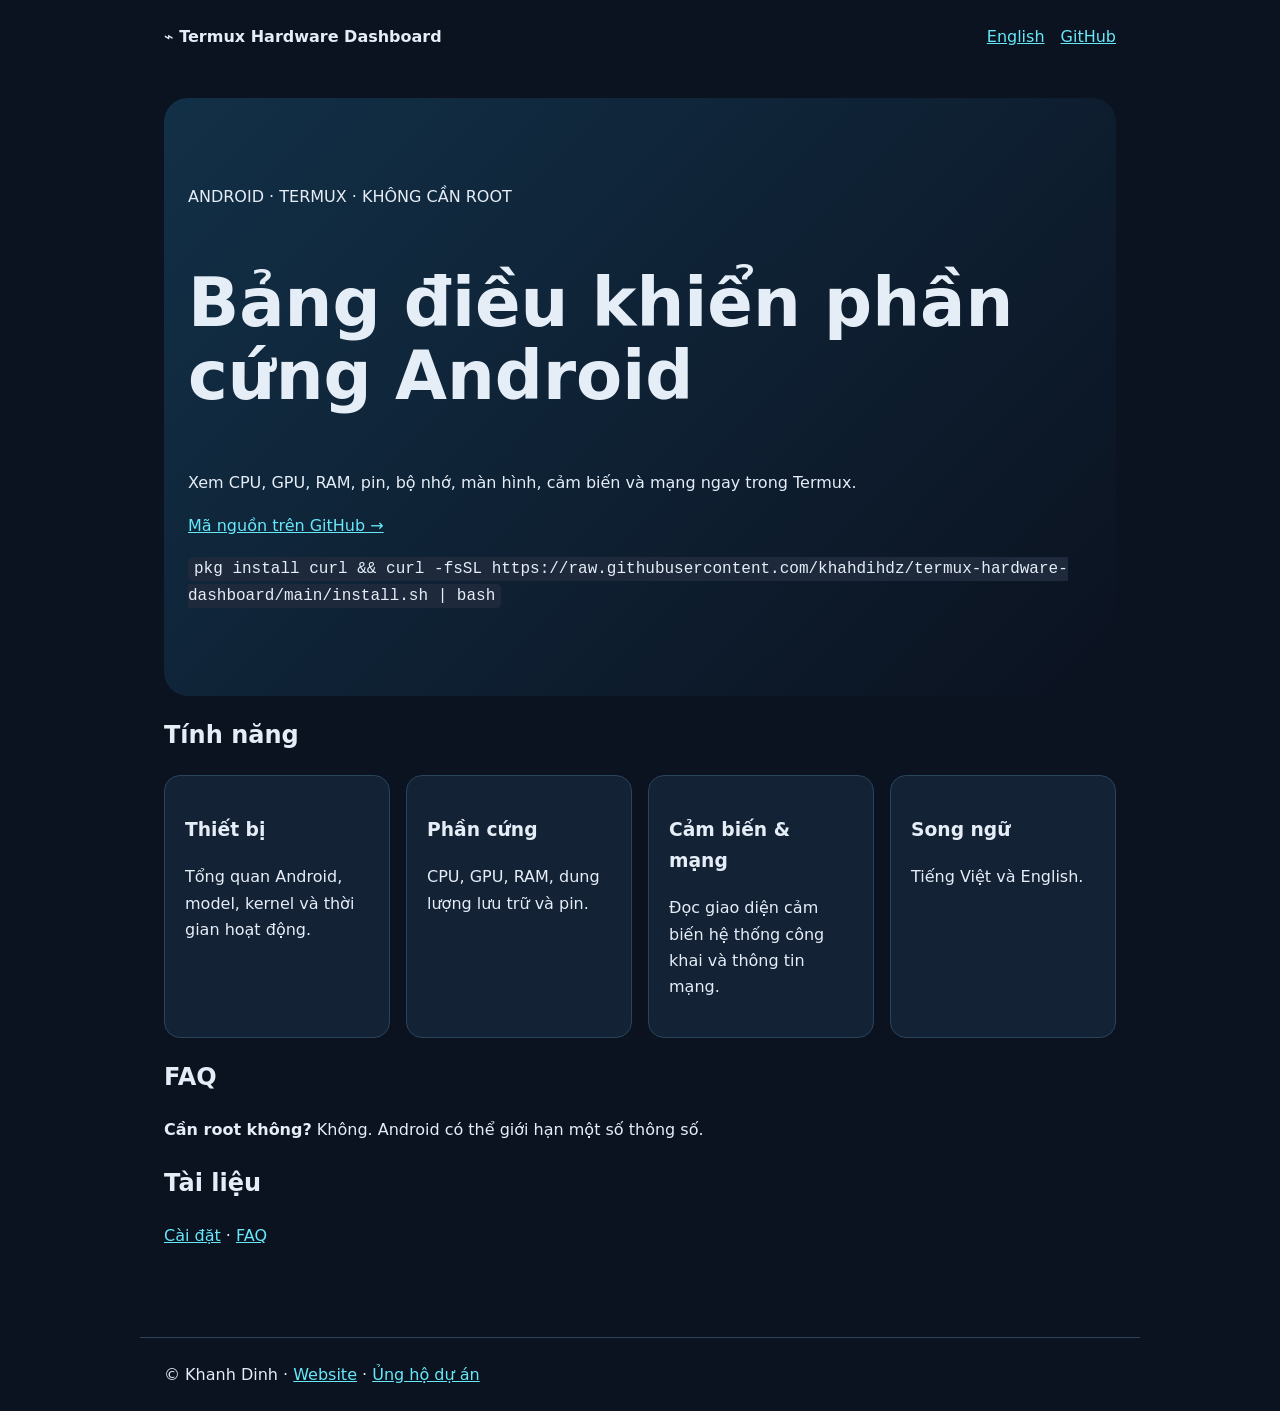
==== website/vi/index.html @ e51d2c57 "web: publish Vietnamese and English landing pages" ====
<!doctype html><html lang="vi"><head><meta charset="utf-8"><meta name="viewport" content="width=device-width,initial-scale=1"><title>Termux Hardware Dashboard — Bảng điều khiển phần cứng</title><meta name="description" content="Theo dõi phần cứng Android bằng Termux, không cần root. Hỗ trợ tiếng Việt và tiếng Anh."><meta property="og:title" content="Termux Hardware Dashboard"><meta property="og:description" content="Bảng điều khiển phần cứng Android trên Termux."><meta property="og:image" content="https://khahdihdz.github.io/termux-hardware-dashboard/assets/images/og-thumbnail.svg"><meta name="twitter:card" content="summary_large_image"><link rel="stylesheet" href="../assets/css/site.css"><link rel="canonical" href="https://khahdihdz.github.io/termux-hardware-dashboard/vi/"><script type="application/ld+json">{"@context":"https://schema.org","@type":"SoftwareApplication","name":"Termux Hardware Dashboard","operatingSystem":"Android, Termux","applicationCategory":"UtilitiesApplication","license":"https://opensource.org/license/mit"}</script></head><body><header><strong>⌁ Termux Hardware Dashboard</strong><nav><a href="../en/">English</a><a href="https://github.com/khahdihdz/termux-hardware-dashboard">GitHub</a></nav></header><main><section class="hero"><p>ANDROID · TERMUX · KHÔNG CẦN ROOT</p><h1>Bảng điều khiển phần cứng Android</h1><p>Xem CPU, GPU, RAM, pin, bộ nhớ, màn hình, cảm biến và mạng ngay trong Termux.</p><p><a href="https://github.com/khahdihdz/termux-hardware-dashboard">Mã nguồn trên GitHub →</a></p><p><code>pkg install curl && curl -fsSL https://raw.githubusercontent.com/khahdihdz/termux-hardware-dashboard/main/install.sh | bash</code></p></section><h2>Tính năng</h2><div class="grid"><article class="card"><h3>Thiết bị</h3><p>Tổng quan Android, model, kernel và thời gian hoạt động.</p></article><article class="card"><h3>Phần cứng</h3><p>CPU, GPU, RAM, dung lượng lưu trữ và pin.</p></article><article class="card"><h3>Cảm biến & mạng</h3><p>Đọc giao diện cảm biến hệ thống công khai và thông tin mạng.</p></article><article class="card"><h3>Song ngữ</h3><p>Tiếng Việt và English.</p></article></div><h2>FAQ</h2><p><b>Cần root không?</b> Không. Android có thể giới hạn một số thông số.</p><h2>Tài liệu</h2><p><a href="https://github.com/khahdihdz/termux-hardware-dashboard/blob/main/docs/INSTALLATION.md">Cài đặt</a> · <a href="https://github.com/khahdihdz/termux-hardware-dashboard/blob/main/docs/FAQ.md">FAQ</a></p></main><footer>© Khanh Dinh · <a href="https://khahdihdz.github.io">Website</a> · <a href="https://thankyou.tip4serv.com">Ủng hộ dự án</a></footer></body></html>
---- website/assets/css/site.css ----
*{box-sizing:border-box}body{margin:0;font:16px/1.65 system-ui,sans-serif;background:#0b1220;color:#e5edf7}a{color:#67e8f9}header,main,footer{max-width:1000px;margin:auto;padding:24px}header{display:flex;justify-content:space-between;align-items:center;gap:16px}nav a{margin-left:16px}.hero{padding:70px 24px;background:linear-gradient(135deg,#123047,#0b1220);border-radius:24px}.hero h1{font-size:clamp(2.2rem,6vw,4.2rem);line-height:1.1}.grid{display:grid;grid-template-columns:repeat(auto-fit,minmax(220px,1fr));gap:16px}.card{background:#142235;border:1px solid #29445b;border-radius:16px;padding:20px}code{background:#1e293b;padding:3px 6px;border-radius:5px;overflow-wrap:anywhere}footer{border-top:1px solid #29445b;margin-top:48px}@media(max-width:600px){header{align-items:flex-start;flex-direction:column}nav a{margin:0 12px 0 0}}
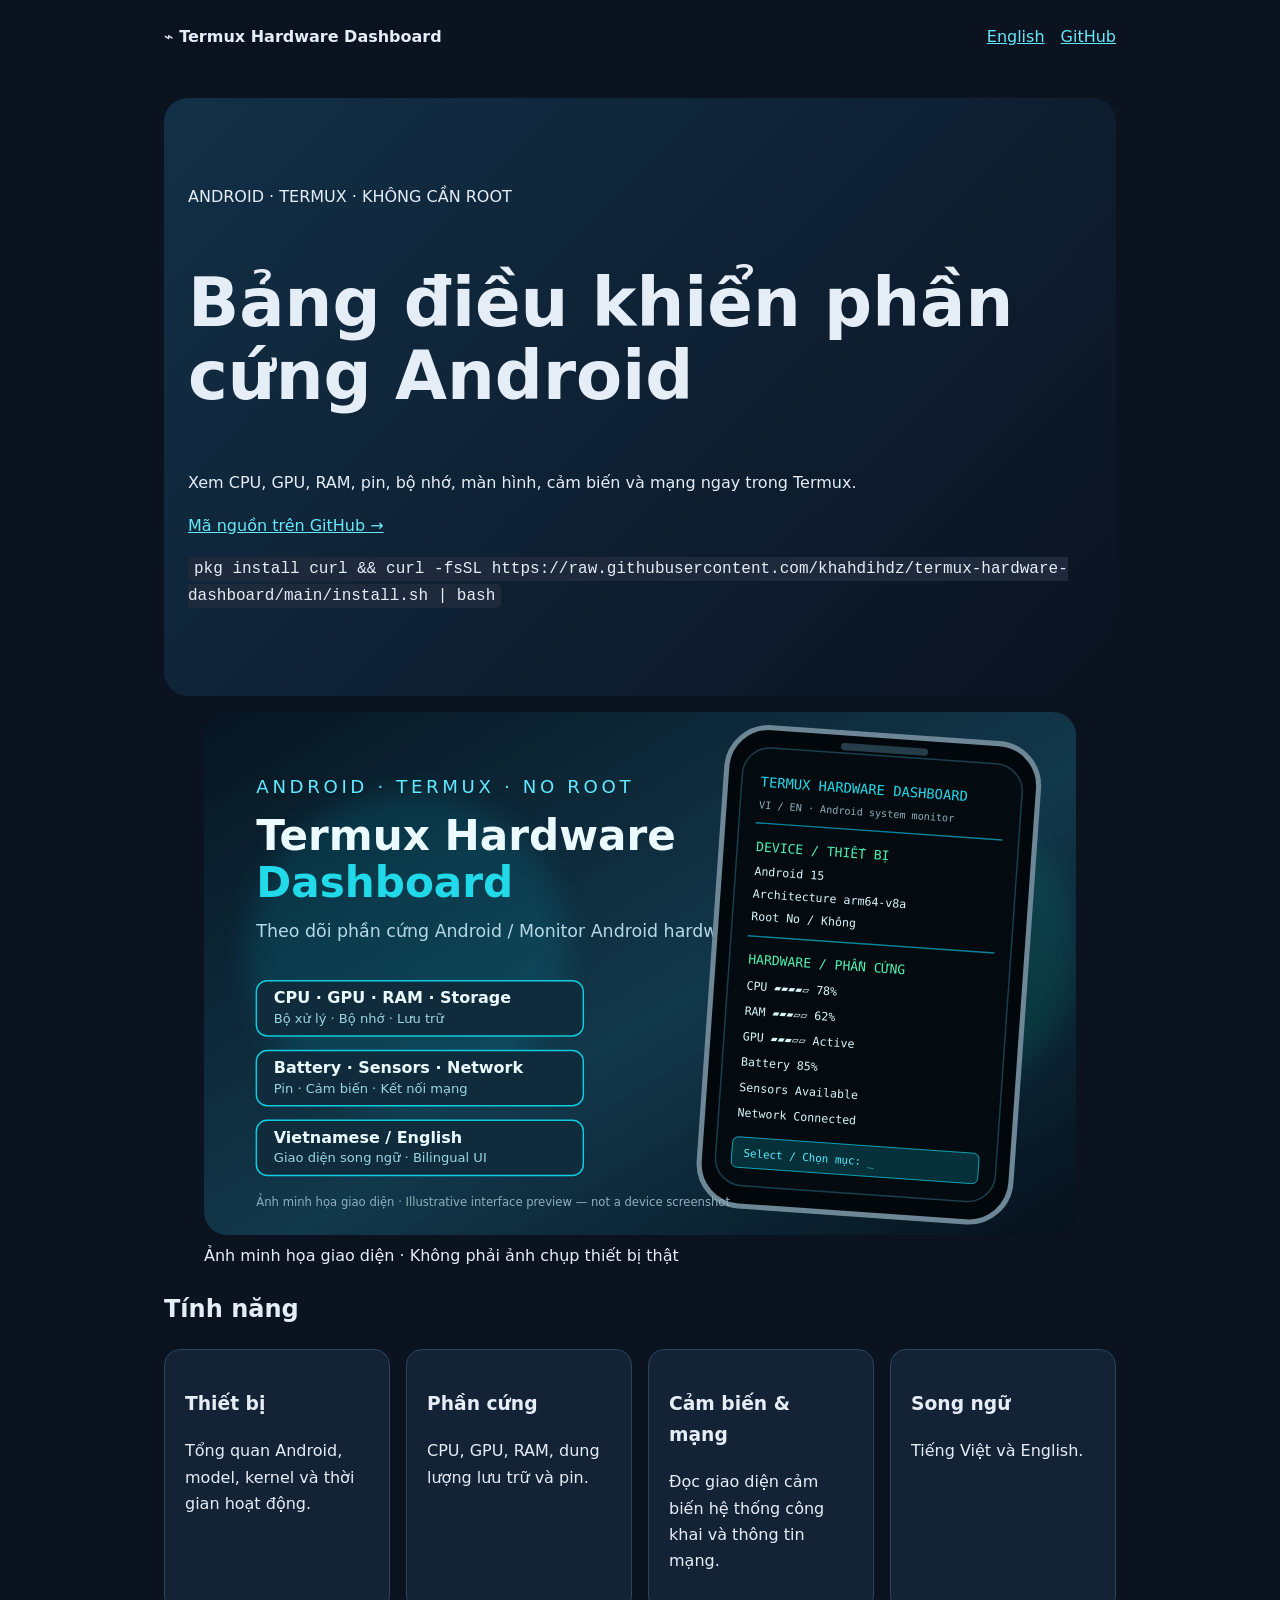
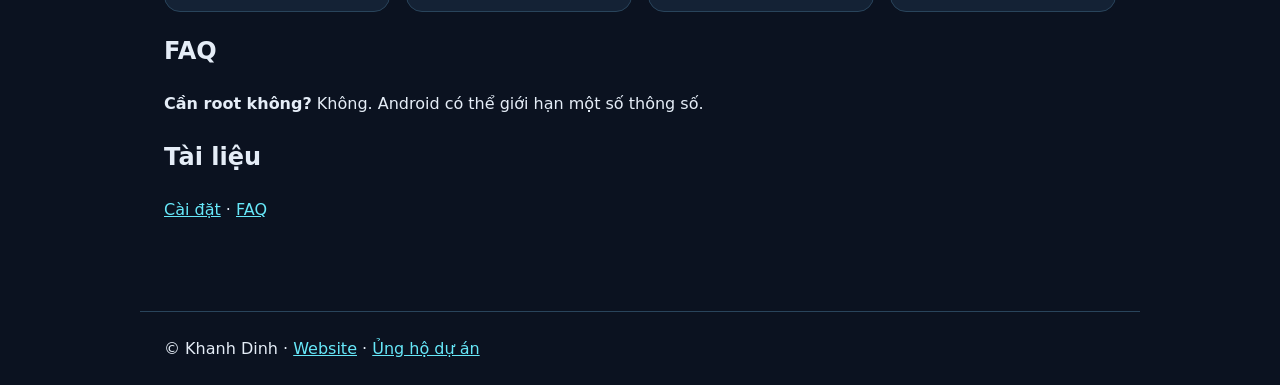
==== commit dff89054: "website: add bilingual dashboard illustration to Vietnamese page" ====
--- a/website/vi/index.html
+++ b/website/vi/index.html
@@ -1 +1 @@
-<!doctype html><html lang="vi"><head><meta charset="utf-8"><meta name="viewport" content="width=device-width,initial-scale=1"><title>Termux Hardware Dashboard — Bảng điều khiển phần cứng</title><meta name="description" content="Theo dõi phần cứng Android bằng Termux, không cần root. Hỗ trợ tiếng Việt và tiếng Anh."><meta property="og:title" content="Termux Hardware Dashboard"><meta property="og:description" content="Bảng điều khiển phần cứng Android trên Termux."><meta property="og:image" content="https://khahdihdz.github.io/termux-hardware-dashboard/assets/images/og-thumbnail.svg"><meta name="twitter:card" content="summary_large_image"><link rel="stylesheet" href="../assets/css/site.css"><link rel="canonical" href="https://khahdihdz.github.io/termux-hardware-dashboard/vi/"><script type="application/ld+json">{"@context":"https://schema.org","@type":"SoftwareApplication","name":"Termux Hardware Dashboard","operatingSystem":"Android, Termux","applicationCategory":"UtilitiesApplication","license":"https://opensource.org/license/mit"}</script></head><body><header><strong>⌁ Termux Hardware Dashboard</strong><nav><a href="../en/">English</a><a href="https://github.com/khahdihdz/termux-hardware-dashboard">GitHub</a></nav></header><main><section class="hero"><p>ANDROID · TERMUX · KHÔNG CẦN ROOT</p><h1>Bảng điều khiển phần cứng Android</h1><p>Xem CPU, GPU, RAM, pin, bộ nhớ, màn hình, cảm biến và mạng ngay trong Termux.</p><p><a href="https://github.com/khahdihdz/termux-hardware-dashboard">Mã nguồn trên GitHub →</a></p><p><code>pkg install curl && curl -fsSL https://raw.githubusercontent.com/khahdihdz/termux-hardware-dashboard/main/install.sh | bash</code></p></section><h2>Tính năng</h2><div class="grid"><article class="card"><h3>Thiết bị</h3><p>Tổng quan Android, model, kernel và thời gian hoạt động.</p></article><article class="card"><h3>Phần cứng</h3><p>CPU, GPU, RAM, dung lượng lưu trữ và pin.</p></article><article class="card"><h3>Cảm biến & mạng</h3><p>Đọc giao diện cảm biến hệ thống công khai và thông tin mạng.</p></article><article class="card"><h3>Song ngữ</h3><p>Tiếng Việt và English.</p></article></div><h2>FAQ</h2><p><b>Cần root không?</b> Không. Android có thể giới hạn một số thông số.</p><h2>Tài liệu</h2><p><a href="https://github.com/khahdihdz/termux-hardware-dashboard/blob/main/docs/INSTALLATION.md">Cài đặt</a> · <a href="https://github.com/khahdihdz/termux-hardware-dashboard/blob/main/docs/FAQ.md">FAQ</a></p></main><footer>© Khanh Dinh · <a href="https://khahdihdz.github.io">Website</a> · <a href="https://thankyou.tip4serv.com">Ủng hộ dự án</a></footer></body></html>+<!doctype html><html lang="vi"><head><meta charset="utf-8"><meta name="viewport" content="width=device-width,initial-scale=1"><title>Termux Hardware Dashboard — Bảng điều khiển phần cứng</title><meta name="description" content="Theo dõi phần cứng Android bằng Termux, không cần root. Hỗ trợ tiếng Việt và tiếng Anh."><meta property="og:title" content="Termux Hardware Dashboard"><meta property="og:description" content="Bảng điều khiển phần cứng Android trên Termux."><meta property="og:image" content="https://khahdihdz.github.io/termux-hardware-dashboard/assets/images/dashboard-preview.svg"><meta name="twitter:card" content="summary_large_image"><link rel="stylesheet" href="../assets/css/site.css"><link rel="canonical" href="https://khahdihdz.github.io/termux-hardware-dashboard/vi/"><script type="application/ld+json">{"@context":"https://schema.org","@type":"SoftwareApplication","name":"Termux Hardware Dashboard","operatingSystem":"Android, Termux","applicationCategory":"UtilitiesApplication","license":"https://opensource.org/license/mit"}</script></head><body><header><strong>⌁ Termux Hardware Dashboard</strong><nav><a href="../en/">English</a><a href="https://github.com/khahdihdz/termux-hardware-dashboard">GitHub</a></nav></header><main><section class="hero"><p>ANDROID · TERMUX · KHÔNG CẦN ROOT</p><h1>Bảng điều khiển phần cứng Android</h1><p>Xem CPU, GPU, RAM, pin, bộ nhớ, màn hình, cảm biến và mạng ngay trong Termux.</p><p><a href="https://github.com/khahdihdz/termux-hardware-dashboard">Mã nguồn trên GitHub →</a></p><p><code>pkg install curl && curl -fsSL https://raw.githubusercontent.com/khahdihdz/termux-hardware-dashboard/main/install.sh | bash</code></p></section><figure class="preview"><img src="../assets/images/dashboard-preview.svg" alt="Minh họa bảng điều khiển Termux song ngữ với thông tin CPU, GPU, RAM, pin, cảm biến và mạng"><figcaption>Ảnh minh họa giao diện · Không phải ảnh chụp thiết bị thật</figcaption></figure><h2>Tính năng</h2><div class="grid"><article class="card"><h3>Thiết bị</h3><p>Tổng quan Android, model, kernel và thời gian hoạt động.</p></article><article class="card"><h3>Phần cứng</h3><p>CPU, GPU, RAM, dung lượng lưu trữ và pin.</p></article><article class="card"><h3>Cảm biến & mạng</h3><p>Đọc giao diện cảm biến hệ thống công khai và thông tin mạng.</p></article><article class="card"><h3>Song ngữ</h3><p>Tiếng Việt và English.</p></article></div><h2>FAQ</h2><p><b>Cần root không?</b> Không. Android có thể giới hạn một số thông số.</p><h2>Tài liệu</h2><p><a href="https://github.com/khahdihdz/termux-hardware-dashboard/blob/main/docs/INSTALLATION.md">Cài đặt</a> · <a href="https://github.com/khahdihdz/termux-hardware-dashboard/blob/main/docs/FAQ.md">FAQ</a></p></main><footer>© Khanh Dinh · <a href="https://khahdihdz.github.io">Website</a> · <a href="https://thankyou.tip4serv.com">Ủng hộ dự án</a></footer></body></html>
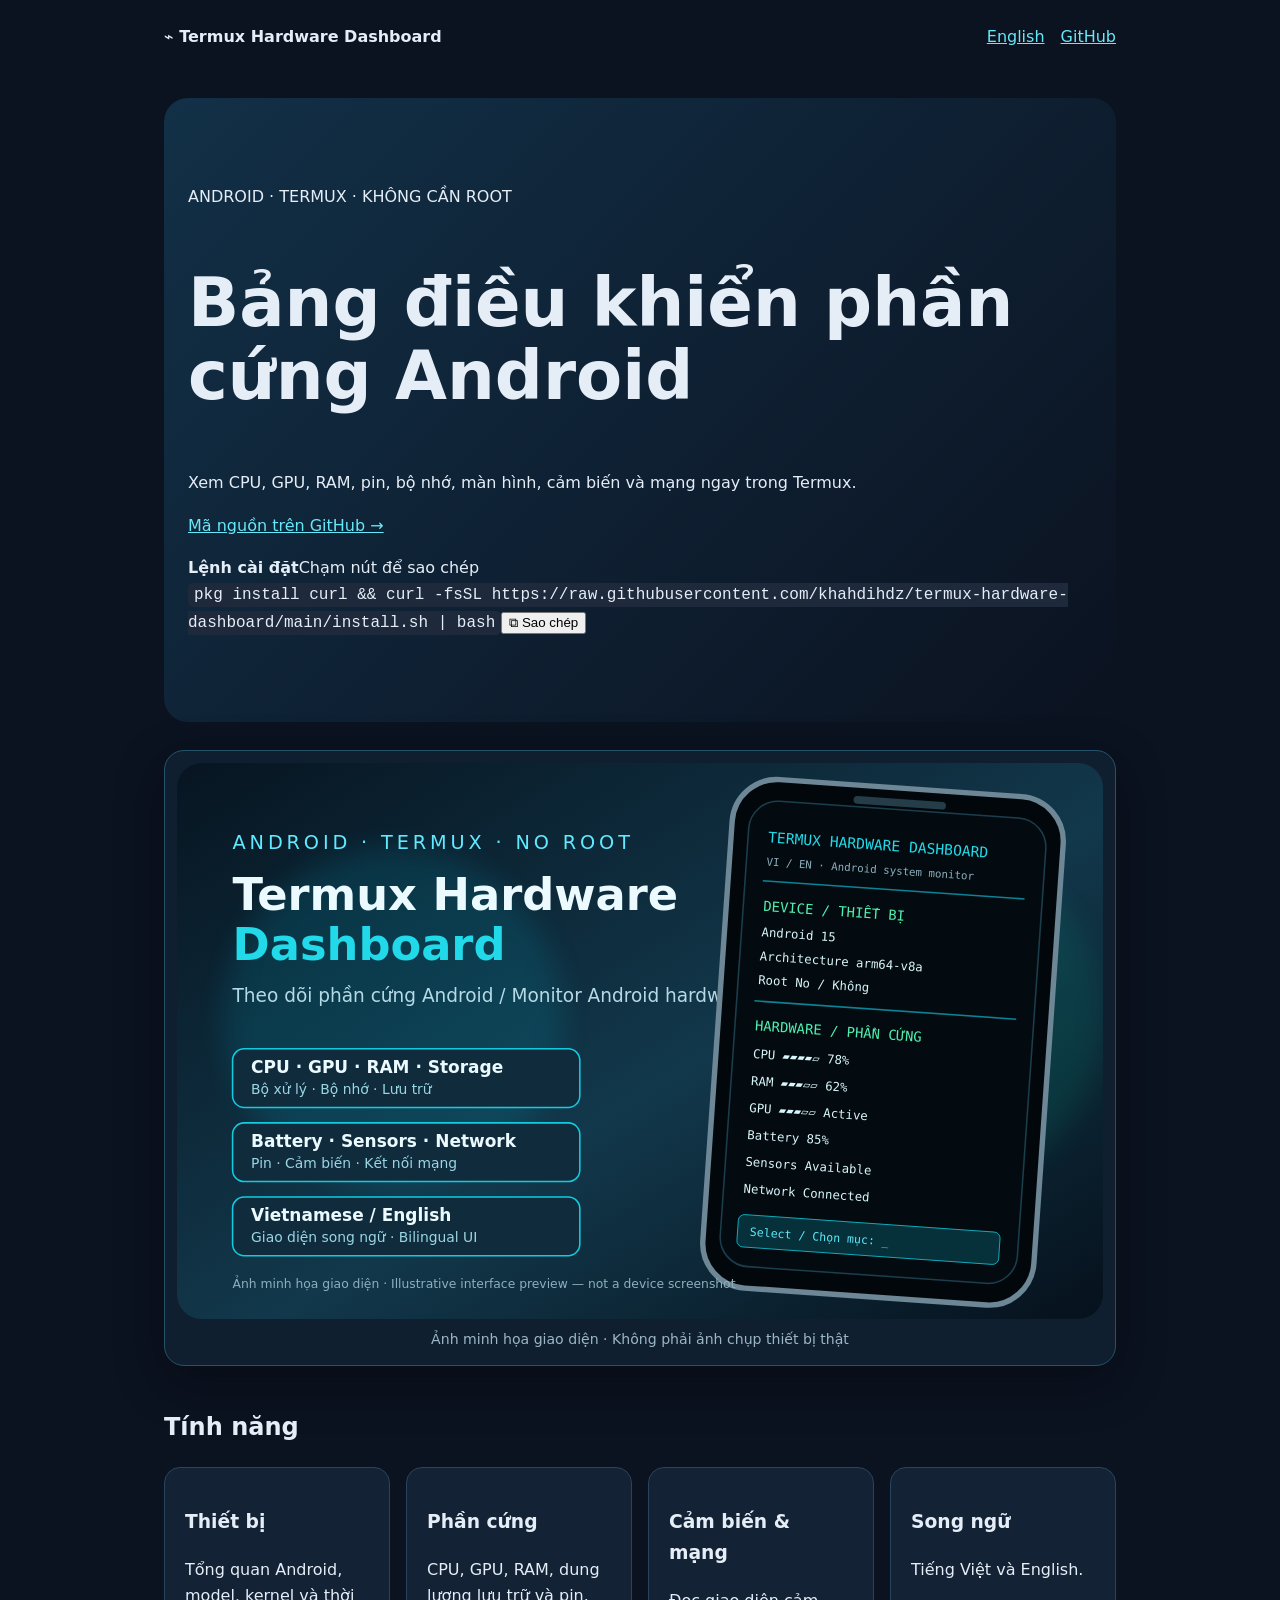
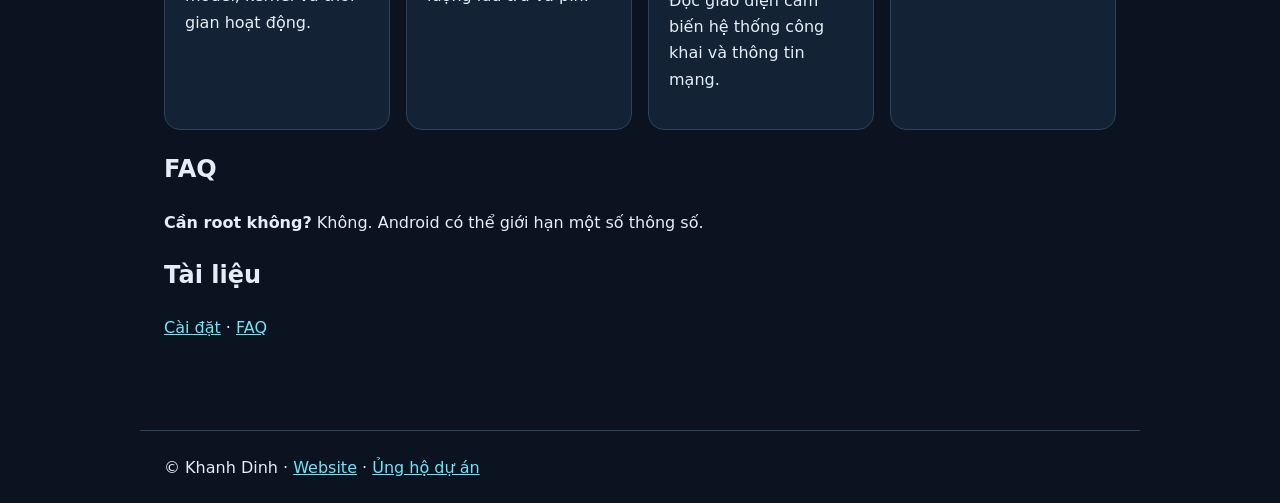
==== commit 1bdd0f17: "website: add copyable install command to Vietnamese landing page" ====
--- a/website/vi/index.html
+++ b/website/vi/index.html
@@ -1 +1 @@
-<!doctype html><html lang="vi"><head><meta charset="utf-8"><meta name="viewport" content="width=device-width,initial-scale=1"><title>Termux Hardware Dashboard — Bảng điều khiển phần cứng</title><meta name="description" content="Theo dõi phần cứng Android bằng Termux, không cần root. Hỗ trợ tiếng Việt và tiếng Anh."><meta property="og:title" content="Termux Hardware Dashboard"><meta property="og:description" content="Bảng điều khiển phần cứng Android trên Termux."><meta property="og:image" content="https://khahdihdz.github.io/termux-hardware-dashboard/assets/images/dashboard-preview.svg"><meta name="twitter:card" content="summary_large_image"><link rel="stylesheet" href="../assets/css/site.css"><link rel="canonical" href="https://khahdihdz.github.io/termux-hardware-dashboard/vi/"><script type="application/ld+json">{"@context":"https://schema.org","@type":"SoftwareApplication","name":"Termux Hardware Dashboard","operatingSystem":"Android, Termux","applicationCategory":"UtilitiesApplication","license":"https://opensource.org/license/mit"}</script></head><body><header><strong>⌁ Termux Hardware Dashboard</strong><nav><a href="../en/">English</a><a href="https://github.com/khahdihdz/termux-hardware-dashboard">GitHub</a></nav></header><main><section class="hero"><p>ANDROID · TERMUX · KHÔNG CẦN ROOT</p><h1>Bảng điều khiển phần cứng Android</h1><p>Xem CPU, GPU, RAM, pin, bộ nhớ, màn hình, cảm biến và mạng ngay trong Termux.</p><p><a href="https://github.com/khahdihdz/termux-hardware-dashboard">Mã nguồn trên GitHub →</a></p><p><code>pkg install curl && curl -fsSL https://raw.githubusercontent.com/khahdihdz/termux-hardware-dashboard/main/install.sh | bash</code></p></section><figure class="preview"><img src="../assets/images/dashboard-preview.svg" alt="Minh họa bảng điều khiển Termux song ngữ với thông tin CPU, GPU, RAM, pin, cảm biến và mạng"><figcaption>Ảnh minh họa giao diện · Không phải ảnh chụp thiết bị thật</figcaption></figure><h2>Tính năng</h2><div class="grid"><article class="card"><h3>Thiết bị</h3><p>Tổng quan Android, model, kernel và thời gian hoạt động.</p></article><article class="card"><h3>Phần cứng</h3><p>CPU, GPU, RAM, dung lượng lưu trữ và pin.</p></article><article class="card"><h3>Cảm biến & mạng</h3><p>Đọc giao diện cảm biến hệ thống công khai và thông tin mạng.</p></article><article class="card"><h3>Song ngữ</h3><p>Tiếng Việt và English.</p></article></div><h2>FAQ</h2><p><b>Cần root không?</b> Không. Android có thể giới hạn một số thông số.</p><h2>Tài liệu</h2><p><a href="https://github.com/khahdihdz/termux-hardware-dashboard/blob/main/docs/INSTALLATION.md">Cài đặt</a> · <a href="https://github.com/khahdihdz/termux-hardware-dashboard/blob/main/docs/FAQ.md">FAQ</a></p></main><footer>© Khanh Dinh · <a href="https://khahdihdz.github.io">Website</a> · <a href="https://thankyou.tip4serv.com">Ủng hộ dự án</a></footer></body></html>+<!doctype html><html lang="vi"><head><meta charset="utf-8"><meta name="viewport" content="width=device-width,initial-scale=1"><title>Termux Hardware Dashboard — Bảng điều khiển phần cứng</title><meta name="description" content="Theo dõi phần cứng Android bằng Termux, không cần root. Hỗ trợ tiếng Việt và tiếng Anh."><meta property="og:title" content="Termux Hardware Dashboard"><meta property="og:description" content="Bảng điều khiển phần cứng Android trên Termux."><meta property="og:image" content="https://khahdihdz.github.io/termux-hardware-dashboard/assets/images/dashboard-preview.svg"><meta name="twitter:card" content="summary_large_image"><link rel="stylesheet" href="../assets/css/site.css"><link rel="canonical" href="https://khahdihdz.github.io/termux-hardware-dashboard/vi/"><script type="application/ld+json">{"@context":"https://schema.org","@type":"SoftwareApplication","name":"Termux Hardware Dashboard","operatingSystem":"Android, Termux","applicationCategory":"UtilitiesApplication","license":"https://opensource.org/license/mit"}</script></head><body><header><strong>⌁ Termux Hardware Dashboard</strong><nav><a href="../en/">English</a><a href="https://github.com/khahdihdz/termux-hardware-dashboard">GitHub</a></nav></header><main><section class="hero"><p>ANDROID · TERMUX · KHÔNG CẦN ROOT</p><h1>Bảng điều khiển phần cứng Android</h1><p>Xem CPU, GPU, RAM, pin, bộ nhớ, màn hình, cảm biến và mạng ngay trong Termux.</p><p><a href="https://github.com/khahdihdz/termux-hardware-dashboard">Mã nguồn trên GitHub →</a></p><div class="install-box"><div class="install-heading"><strong>Lệnh cài đặt</strong><span>Chạm nút để sao chép</span></div><div class="command-row"><code id="install-command">pkg install curl && curl -fsSL https://raw.githubusercontent.com/khahdihdz/termux-hardware-dashboard/main/install.sh | bash</code><button class="copy-button" type="button" data-copy="install-command"><span aria-hidden="true">⧉</span> Sao chép</button></div><p class="copy-status" aria-live="polite"></p></div></section><figure class="preview"><img src="../assets/images/dashboard-preview.svg" alt="Minh họa bảng điều khiển Termux song ngữ với thông tin CPU, GPU, RAM, pin, cảm biến và mạng"><figcaption>Ảnh minh họa giao diện · Không phải ảnh chụp thiết bị thật</figcaption></figure><h2>Tính năng</h2><div class="grid"><article class="card"><h3>Thiết bị</h3><p>Tổng quan Android, model, kernel và thời gian hoạt động.</p></article><article class="card"><h3>Phần cứng</h3><p>CPU, GPU, RAM, dung lượng lưu trữ và pin.</p></article><article class="card"><h3>Cảm biến & mạng</h3><p>Đọc giao diện cảm biến hệ thống công khai và thông tin mạng.</p></article><article class="card"><h3>Song ngữ</h3><p>Tiếng Việt và English.</p></article></div><h2>FAQ</h2><p><b>Cần root không?</b> Không. Android có thể giới hạn một số thông số.</p><h2>Tài liệu</h2><p><a href="https://github.com/khahdihdz/termux-hardware-dashboard/blob/main/docs/INSTALLATION.md">Cài đặt</a> · <a href="https://github.com/khahdihdz/termux-hardware-dashboard/blob/main/docs/FAQ.md">FAQ</a></p></main><footer>© Khanh Dinh · <a href="https://khahdihdz.github.io">Website</a> · <a href="https://thankyou.tip4serv.com">Ủng hộ dự án</a></footer><script src="../assets/js/copy.js" defer></script></body></html>
--- a/website/assets/css/site.css
+++ b/website/assets/css/site.css
@@ -1 +1 @@
-*{box-sizing:border-box}body{margin:0;font:16px/1.65 system-ui,sans-serif;background:#0b1220;color:#e5edf7}a{color:#67e8f9}header,main,footer{max-width:1000px;margin:auto;padding:24px}header{display:flex;justify-content:space-between;align-items:center;gap:16px}nav a{margin-left:16px}.hero{padding:70px 24px;background:linear-gradient(135deg,#123047,#0b1220);border-radius:24px}.hero h1{font-size:clamp(2.2rem,6vw,4.2rem);line-height:1.1}.grid{display:grid;grid-template-columns:repeat(auto-fit,minmax(220px,1fr));gap:16px}.card{background:#142235;border:1px solid #29445b;border-radius:16px;padding:20px}code{background:#1e293b;padding:3px 6px;border-radius:5px;overflow-wrap:anywhere}footer{border-top:1px solid #29445b;margin-top:48px}@media(max-width:600px){header{align-items:flex-start;flex-direction:column}nav a{margin:0 12px 0 0}}
+*{box-sizing:border-box}body{margin:0;font:16px/1.65 system-ui,sans-serif;background:#0b1220;color:#e5edf7}a{color:#67e8f9}header,main,footer{max-width:1000px;margin:auto;padding:24px}header{display:flex;justify-content:space-between;align-items:center;gap:16px}nav a{margin-left:16px}.hero{padding:70px 24px;background:linear-gradient(135deg,#123047,#0b1220);border-radius:24px}.hero h1{font-size:clamp(2.2rem,6vw,4.2rem);line-height:1.1}.preview{margin:28px 0 42px;padding:12px;background:#101f30;border:1px solid #23536a;border-radius:20px;box-shadow:0 16px 50px #0005}.preview img{display:block;width:100%;height:auto;border-radius:12px}.preview figcaption{padding:9px 6px 2px;text-align:center;color:#9bb7c7;font-size:.88rem}.grid{display:grid;grid-template-columns:repeat(auto-fit,minmax(220px,1fr));gap:16px}.card{background:#142235;border:1px solid #29445b;border-radius:16px;padding:20px}code{background:#1e293b;padding:3px 6px;border-radius:5px;overflow-wrap:anywhere}footer{border-top:1px solid #29445b;margin-top:48px}@media(max-width:600px){header{align-items:flex-start;flex-direction:column}nav a{margin:0 12px 0 0}.hero{padding:42px 20px}.preview{margin:20px 0 32px;padding:8px}}
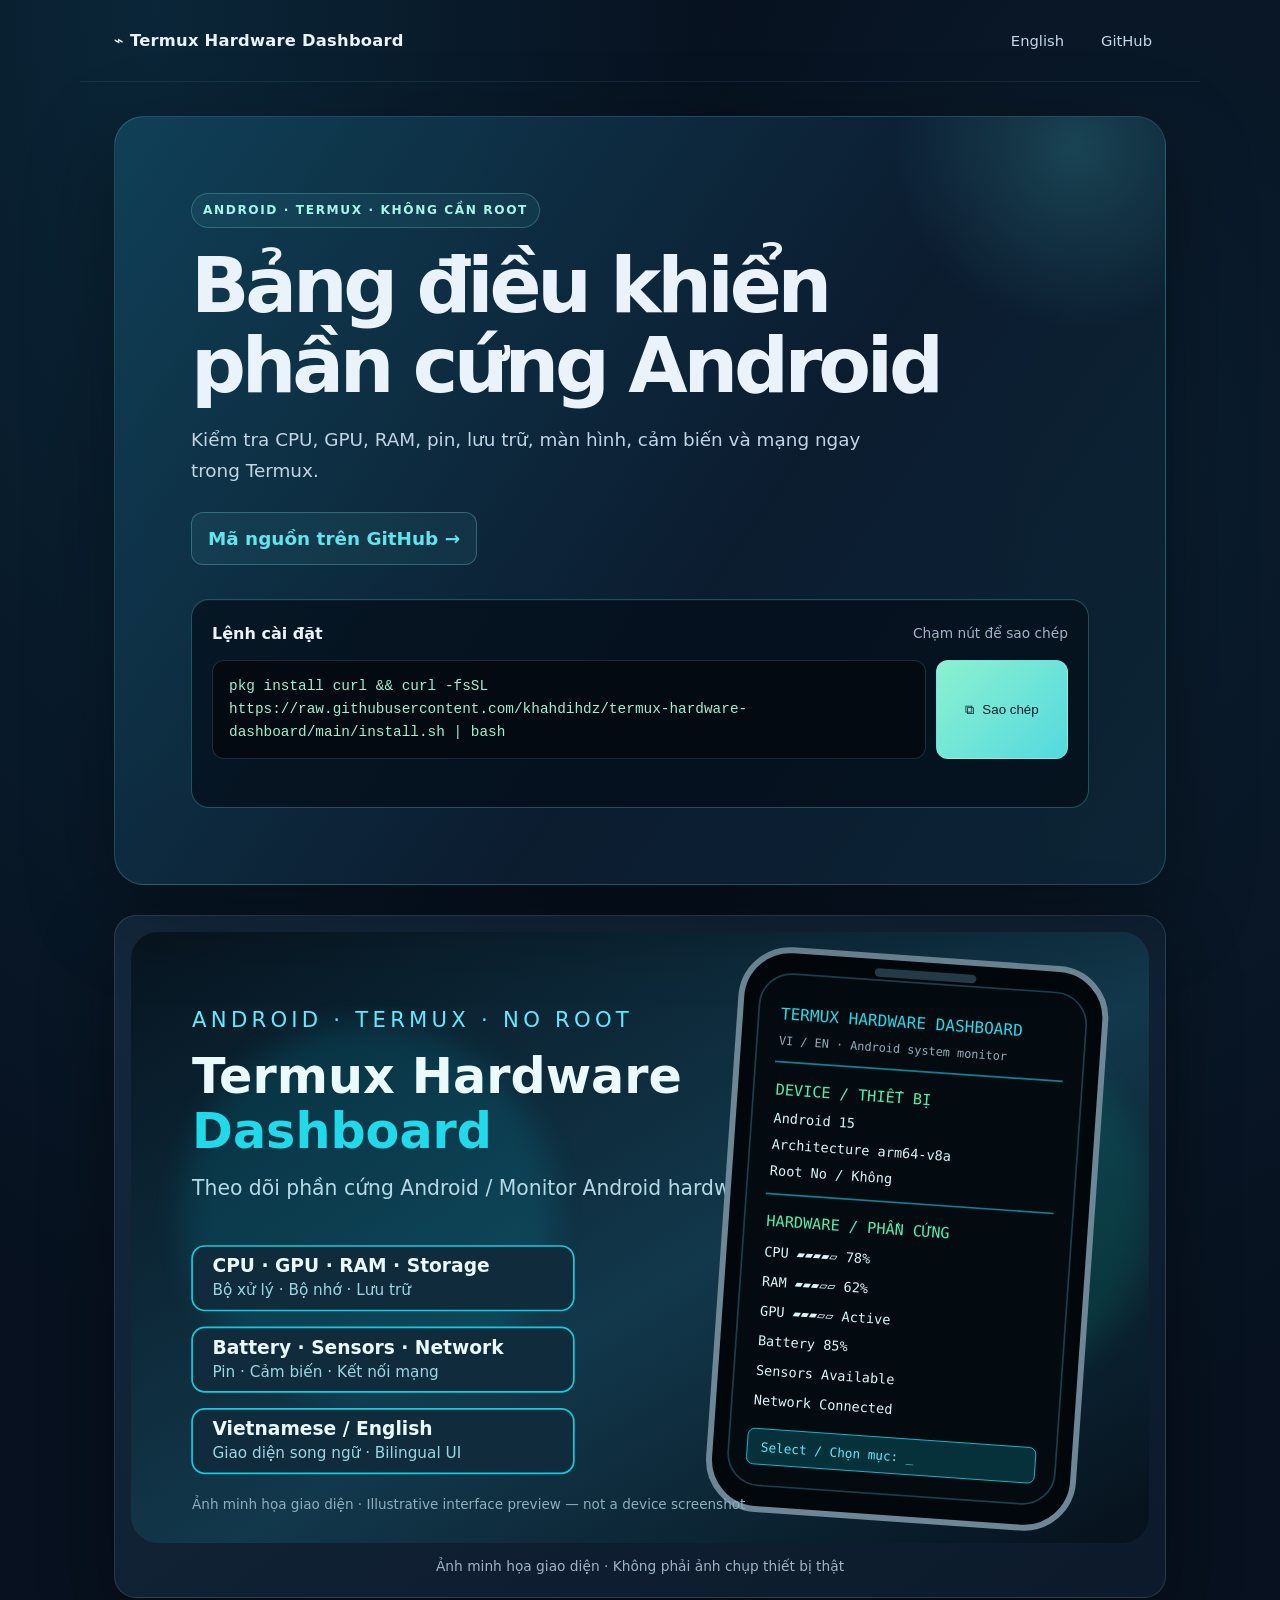
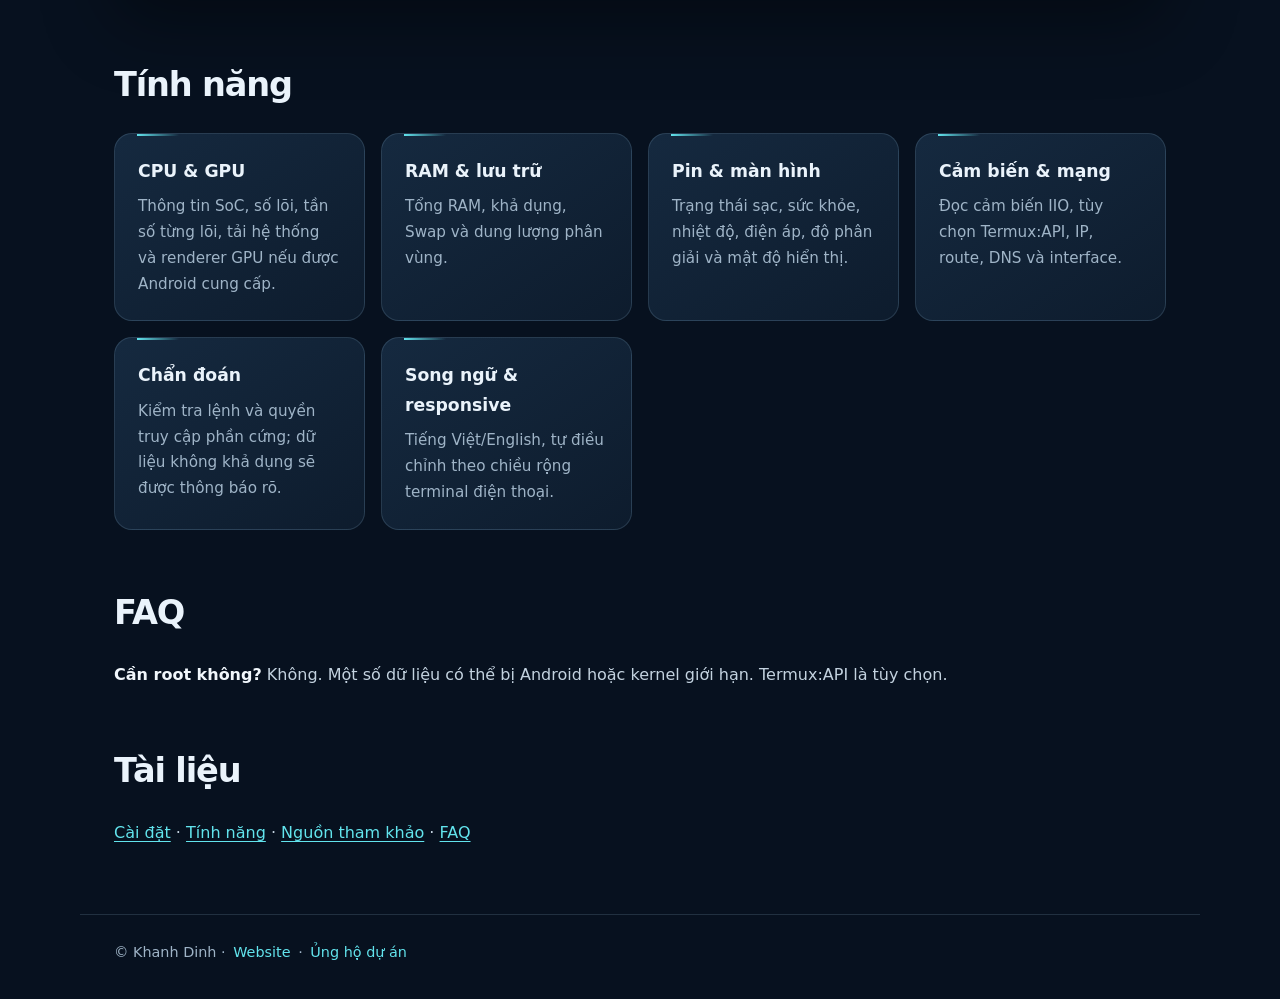
==== commit 22ce0500: "Refresh Vietnamese landing page hardware features" ====
--- a/website/vi/index.html
+++ b/website/vi/index.html
@@ -1 +1 @@
-<!doctype html><html lang="vi"><head><meta charset="utf-8"><meta name="viewport" content="width=device-width,initial-scale=1"><title>Termux Hardware Dashboard — Bảng điều khiển phần cứng</title><meta name="description" content="Theo dõi phần cứng Android bằng Termux, không cần root. Hỗ trợ tiếng Việt và tiếng Anh."><meta property="og:title" content="Termux Hardware Dashboard"><meta property="og:description" content="Bảng điều khiển phần cứng Android trên Termux."><meta property="og:image" content="https://khahdihdz.github.io/termux-hardware-dashboard/assets/images/dashboard-preview.svg"><meta name="twitter:card" content="summary_large_image"><link rel="stylesheet" href="../assets/css/site.css"><link rel="canonical" href="https://khahdihdz.github.io/termux-hardware-dashboard/vi/"><script type="application/ld+json">{"@context":"https://schema.org","@type":"SoftwareApplication","name":"Termux Hardware Dashboard","operatingSystem":"Android, Termux","applicationCategory":"UtilitiesApplication","license":"https://opensource.org/license/mit"}</script></head><body><header><strong>⌁ Termux Hardware Dashboard</strong><nav><a href="../en/">English</a><a href="https://github.com/khahdihdz/termux-hardware-dashboard">GitHub</a></nav></header><main><section class="hero"><p>ANDROID · TERMUX · KHÔNG CẦN ROOT</p><h1>Bảng điều khiển phần cứng Android</h1><p>Xem CPU, GPU, RAM, pin, bộ nhớ, màn hình, cảm biến và mạng ngay trong Termux.</p><p><a href="https://github.com/khahdihdz/termux-hardware-dashboard">Mã nguồn trên GitHub →</a></p><div class="install-box"><div class="install-heading"><strong>Lệnh cài đặt</strong><span>Chạm nút để sao chép</span></div><div class="command-row"><code id="install-command">pkg install curl && curl -fsSL https://raw.githubusercontent.com/khahdihdz/termux-hardware-dashboard/main/install.sh | bash</code><button class="copy-button" type="button" data-copy="install-command"><span aria-hidden="true">⧉</span> Sao chép</button></div><p class="copy-status" aria-live="polite"></p></div></section><figure class="preview"><img src="../assets/images/dashboard-preview.svg" alt="Minh họa bảng điều khiển Termux song ngữ với thông tin CPU, GPU, RAM, pin, cảm biến và mạng"><figcaption>Ảnh minh họa giao diện · Không phải ảnh chụp thiết bị thật</figcaption></figure><h2>Tính năng</h2><div class="grid"><article class="card"><h3>Thiết bị</h3><p>Tổng quan Android, model, kernel và thời gian hoạt động.</p></article><article class="card"><h3>Phần cứng</h3><p>CPU, GPU, RAM, dung lượng lưu trữ và pin.</p></article><article class="card"><h3>Cảm biến & mạng</h3><p>Đọc giao diện cảm biến hệ thống công khai và thông tin mạng.</p></article><article class="card"><h3>Song ngữ</h3><p>Tiếng Việt và English.</p></article></div><h2>FAQ</h2><p><b>Cần root không?</b> Không. Android có thể giới hạn một số thông số.</p><h2>Tài liệu</h2><p><a href="https://github.com/khahdihdz/termux-hardware-dashboard/blob/main/docs/INSTALLATION.md">Cài đặt</a> · <a href="https://github.com/khahdihdz/termux-hardware-dashboard/blob/main/docs/FAQ.md">FAQ</a></p></main><footer>© Khanh Dinh · <a href="https://khahdihdz.github.io">Website</a> · <a href="https://thankyou.tip4serv.com">Ủng hộ dự án</a></footer><script src="../assets/js/copy.js" defer></script></body></html>+<!doctype html><html lang="vi"><head><meta charset="utf-8"><meta name="viewport" content="width=device-width,initial-scale=1"><title>Termux Hardware Dashboard — Bảng điều khiển phần cứng</title><meta name="description" content="Theo dõi CPU, GPU, RAM, pin, cảm biến, lưu trữ và mạng Android trong Termux, không cần root."><meta property="og:title" content="Termux Hardware Dashboard"><meta property="og:description" content="Dashboard phần cứng Android trên Termux, responsive và song ngữ."><meta property="og:image" content="https://khahdihdz.github.io/termux-hardware-dashboard/assets/images/dashboard-preview.svg"><meta name="twitter:card" content="summary_large_image"><link rel="stylesheet" href="../assets/css/site.css"><link rel="canonical" href="https://khahdihdz.github.io/termux-hardware-dashboard/vi/"><script type="application/ld+json">{"@context":"https://schema.org","@type":"SoftwareApplication","name":"Termux Hardware Dashboard","operatingSystem":"Android, Termux","applicationCategory":"UtilitiesApplication","license":"https://opensource.org/license/mit"}</script></head><body><header><strong>⌁ Termux Hardware Dashboard</strong><nav><a href="../en/">English</a><a href="https://github.com/khahdihdz/termux-hardware-dashboard">GitHub</a></nav></header><main><section class="hero"><p>ANDROID · TERMUX · KHÔNG CẦN ROOT</p><h1>Bảng điều khiển phần cứng Android</h1><p>Kiểm tra CPU, GPU, RAM, pin, lưu trữ, màn hình, cảm biến và mạng ngay trong Termux.</p><p><a href="https://github.com/khahdihdz/termux-hardware-dashboard">Mã nguồn trên GitHub →</a></p><div class="install-box"><div class="install-heading"><strong>Lệnh cài đặt</strong><span>Chạm nút để sao chép</span></div><div class="command-row"><code id="install-command">pkg install curl && curl -fsSL https://raw.githubusercontent.com/khahdihdz/termux-hardware-dashboard/main/install.sh | bash</code><button class="copy-button" type="button" data-copy="install-command"><span aria-hidden="true">⧉</span> Sao chép</button></div><p class="copy-status" aria-live="polite"></p></div></section><figure class="preview"><img src="../assets/images/dashboard-preview.svg" alt="Minh họa dashboard Termux hiển thị CPU, GPU, RAM, pin, cảm biến và mạng"><figcaption>Ảnh minh họa giao diện · Không phải ảnh chụp thiết bị thật</figcaption></figure><h2>Tính năng</h2><div class="grid"><article class="card"><h3>CPU & GPU</h3><p>Thông tin SoC, số lõi, tần số từng lõi, tải hệ thống và renderer GPU nếu được Android cung cấp.</p></article><article class="card"><h3>RAM & lưu trữ</h3><p>Tổng RAM, khả dụng, Swap và dung lượng phân vùng.</p></article><article class="card"><h3>Pin & màn hình</h3><p>Trạng thái sạc, sức khỏe, nhiệt độ, điện áp, độ phân giải và mật độ hiển thị.</p></article><article class="card"><h3>Cảm biến & mạng</h3><p>Đọc cảm biến IIO, tùy chọn Termux:API, IP, route, DNS và interface.</p></article><article class="card"><h3>Chẩn đoán</h3><p>Kiểm tra lệnh và quyền truy cập phần cứng; dữ liệu không khả dụng sẽ được thông báo rõ.</p></article><article class="card"><h3>Song ngữ & responsive</h3><p>Tiếng Việt/English, tự điều chỉnh theo chiều rộng terminal điện thoại.</p></article></div><h2>FAQ</h2><p><b>Cần root không?</b> Không. Một số dữ liệu có thể bị Android hoặc kernel giới hạn. Termux:API là tùy chọn.</p><h2>Tài liệu</h2><p><a href="https://github.com/khahdihdz/termux-hardware-dashboard/blob/main/docs/INSTALLATION.md">Cài đặt</a> · <a href="https://github.com/khahdihdz/termux-hardware-dashboard/blob/main/docs/FEATURES.md">Tính năng</a> · <a href="https://github.com/khahdihdz/termux-hardware-dashboard/blob/main/docs/INSPIRATION.md">Nguồn tham khảo</a> · <a href="https://github.com/khahdihdz/termux-hardware-dashboard/blob/main/docs/FAQ.md">FAQ</a></p></main><footer>© Khanh Dinh · <a href="https://khahdihdz.github.io">Website</a> · <a href="https://thankyou.tip4serv.com">Ủng hộ dự án</a></footer><script src="../assets/js/copy.js" defer></script></body></html>
--- a/website/assets/css/site.css
+++ b/website/assets/css/site.css
@@ -1 +1,47 @@
-*{box-sizing:border-box}body{margin:0;font:16px/1.65 system-ui,sans-serif;background:#0b1220;color:#e5edf7}a{color:#67e8f9}header,main,footer{max-width:1000px;margin:auto;padding:24px}header{display:flex;justify-content:space-between;align-items:center;gap:16px}nav a{margin-left:16px}.hero{padding:70px 24px;background:linear-gradient(135deg,#123047,#0b1220);border-radius:24px}.hero h1{font-size:clamp(2.2rem,6vw,4.2rem);line-height:1.1}.preview{margin:28px 0 42px;padding:12px;background:#101f30;border:1px solid #23536a;border-radius:20px;box-shadow:0 16px 50px #0005}.preview img{display:block;width:100%;height:auto;border-radius:12px}.preview figcaption{padding:9px 6px 2px;text-align:center;color:#9bb7c7;font-size:.88rem}.grid{display:grid;grid-template-columns:repeat(auto-fit,minmax(220px,1fr));gap:16px}.card{background:#142235;border:1px solid #29445b;border-radius:16px;padding:20px}code{background:#1e293b;padding:3px 6px;border-radius:5px;overflow-wrap:anywhere}footer{border-top:1px solid #29445b;margin-top:48px}@media(max-width:600px){header{align-items:flex-start;flex-direction:column}nav a{margin:0 12px 0 0}.hero{padding:42px 20px}.preview{margin:20px 0 32px;padding:8px}}+:root{color-scheme:dark;--bg:#07111f;--surface:#101f32;--surface-2:#142940;--line:rgba(148,190,214,.18);--text:#eaf3fb;--muted:#9fb4c7;--cyan:#62e4ed;--mint:#9cf2cf;--radius:22px}
+*{box-sizing:border-box}
+html{scroll-behavior:smooth}
+body{margin:0;min-height:100vh;font:16px/1.7 Inter,ui-sans-serif,system-ui,-apple-system,BlinkMacSystemFont,"Segoe UI",sans-serif;color:var(--text);background:radial-gradient(ellipse at 12% 0%,rgba(22,111,143,.22),transparent 36rem),radial-gradient(ellipse at 90% 18%,rgba(29,91,120,.16),transparent 32rem),var(--bg);-webkit-font-smoothing:antialiased}
+a{color:var(--cyan);text-decoration:none;transition:color .2s ease}
+a:hover{color:#b5fbff}
+header,main,footer{width:min(1120px,100%);margin-inline:auto;padding-inline:clamp(18px,4vw,34px)}
+header{min-height:82px;display:flex;justify-content:space-between;align-items:center;gap:20px;border-bottom:1px solid rgba(148,190,214,.1)}
+header strong{font-size:1.02rem;letter-spacing:.015em}
+nav{display:flex;align-items:center;gap:9px}
+nav a{padding:8px 13px;border:1px solid transparent;border-radius:999px;color:#c5d8e8;font-size:.92rem}
+nav a:hover{border-color:var(--line);background:#ffffff09;color:#fff}
+main{padding-top:34px}
+.hero{position:relative;isolation:isolate;overflow:hidden;padding:clamp(34px,6vw,76px);border:1px solid rgba(102,214,232,.23);border-radius:30px;background:linear-gradient(125deg,rgba(16,65,88,.96),rgba(12,29,48,.97) 58%,rgba(12,37,54,.96));box-shadow:0 28px 90px #0005}
+.hero:after{content:"";position:absolute;z-index:-1;width:380px;height:380px;right:-100px;top:-160px;border-radius:50%;background:radial-gradient(circle,rgba(78,222,225,.2),transparent 68%);pointer-events:none}
+.hero>p:first-child{display:inline-flex;align-items:center;gap:8px;margin:0 0 18px;padding:6px 11px;border:1px solid rgba(112,231,229,.26);border-radius:999px;background:#65e5e510;color:#a5f5e8;font-size:.76rem;font-weight:750;letter-spacing:.13em}
+.hero h1{max-width:780px;margin:0 0 18px;font-size:clamp(2.35rem,6.4vw,4.8rem);line-height:1.04;letter-spacing:-.055em}
+.hero>p:not(:first-child){max-width:700px;color:#c1d5e4;font-size:clamp(1rem,2vw,1.15rem)}
+.hero>p a{display:inline-flex;align-items:center;margin-top:7px;padding:10px 16px;border:1px solid rgba(116,224,232,.3);border-radius:12px;background:#65e5e511;font-weight:650}
+.install-box{margin-top:34px;padding:20px;border:1px solid rgba(106,220,223,.3);border-radius:18px;background:rgba(3,13,23,.68);box-shadow:inset 0 1px #ffffff08}
+.install-heading{display:flex;justify-content:space-between;align-items:center;gap:12px;margin-bottom:13px}
+.install-heading strong{font-size:1rem}
+.install-heading span{color:var(--muted);font-size:.86rem}
+.command-row{display:flex;align-items:stretch;gap:10px}
+.command-row code{flex:1;min-width:0;display:flex;align-items:center;padding:14px 16px;border:1px solid rgba(135,185,208,.2);border-radius:12px;background:#030a12;color:var(--mint);font:500 .9rem/1.6 ui-monospace,SFMono-Regular,Consolas,monospace;overflow-wrap:anywhere;user-select:all}
+.copy-button{display:inline-flex;flex-shrink:0;justify-content:center;align-items:center;gap:8px;min-width:132px;padding:11px 17px;border:1px solid rgba(255,255,255,.12);border-radius:12px;background:linear-gradient(135deg,#8cf1d0,#54d9df);color:#06202a;font:750 .94rem/1.2 inherit;cursor:pointer;transition:transform .18s ease,filter .18s ease,box-shadow .18s ease}
+.copy-button:hover{filter:brightness(1.08);transform:translateY(-1px);box-shadow:0 8px 24px #45d6d344}
+.copy-button:active{transform:translateY(0)}
+.copy-button:focus-visible,a:focus-visible{outline:3px solid #fff;outline-offset:3px}
+.copy-status{min-height:1.35em;margin:9px 0 0;color:var(--mint);font-size:.88rem}
+.preview{margin:30px 0 58px;padding:clamp(9px,2vw,16px);border:1px solid var(--line);border-radius:var(--radius);background:linear-gradient(145deg,#14283b,#0c1a2b);box-shadow:0 24px 70px #0006}
+.preview img{display:block;width:100%;height:auto;border-radius:14px}
+.preview figcaption{padding:12px 8px 2px;text-align:center;color:var(--muted);font-size:.86rem}
+h2{margin:54px 0 20px;font-size:clamp(1.55rem,3vw,2.1rem);letter-spacing:-.035em}
+.grid{display:grid;grid-template-columns:repeat(auto-fit,minmax(min(100%,235px),1fr));gap:16px}
+.card{position:relative;overflow:hidden;min-height:150px;padding:23px;border:1px solid var(--line);border-radius:18px;background:linear-gradient(145deg,rgba(22,43,65,.96),rgba(14,29,46,.96));transition:transform .2s ease,border-color .2s ease,box-shadow .2s ease}
+.card:before{content:"";position:absolute;top:0;left:22px;width:42px;height:2px;background:linear-gradient(90deg,var(--cyan),transparent)}
+.card:hover{transform:translateY(-4px);border-color:rgba(98,228,237,.38);box-shadow:0 16px 36px #0003}
+.card h3{margin:0 0 8px;font-size:1.08rem}
+.card p{margin:0;color:var(--muted);font-size:.95rem}
+main>p{color:#c3d2df}
+main>p b{color:#f1f7fc}
+main>p a{text-decoration:underline;text-underline-offset:3px}
+footer{margin-top:68px;padding-block:25px 34px;border-top:1px solid var(--line);color:var(--muted);font-size:.9rem}
+footer a{margin-inline:3px}
+@media(max-width:640px){header{min-height:72px;align-items:flex-start;flex-direction:column;justify-content:center;padding-block:16px}nav{flex-wrap:wrap}nav a{padding:6px 10px}main{padding-top:22px}.hero{padding:34px 21px;border-radius:23px}.hero h1{font-size:clamp(2.25rem,11vw,3.4rem)}.install-box{padding:15px;margin-top:27px}.install-heading{align-items:flex-start;flex-direction:column;gap:3px}.command-row{flex-direction:column}.command-row code{font-size:.82rem}.copy-button{width:100%;min-height:46px}.preview{margin:22px 0 42px;padding:8px}.preview figcaption{font-size:.8rem}h2{margin-top:42px}.card{min-height:0;padding:20px}footer{margin-top:48px}}
+@media(prefers-reduced-motion:reduce){html{scroll-behavior:auto}*,*:before,*:after{transition:none!important;animation:none!important}}
